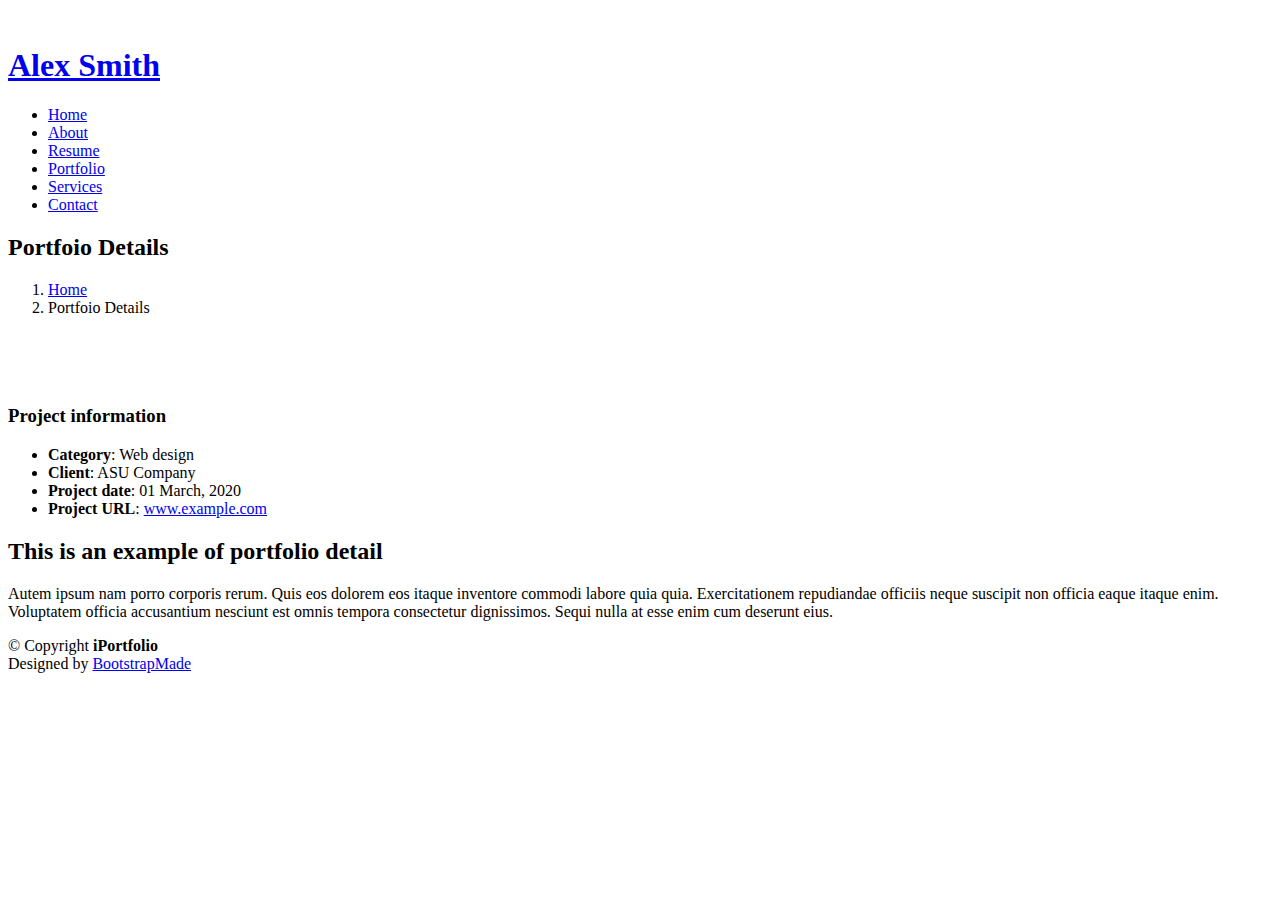
==== portfolio-details.html @ 6c1e8993 "Add files via upload" ====
<!DOCTYPE html>
<html lang="en">

<head>
  <meta charset="utf-8">
  <meta content="width=device-width, initial-scale=1.0" name="viewport">

  <title>Portfolio Details - iPortfolio Bootstrap Template</title>
  <meta content="" name="description">
  <meta content="" name="keywords">

  <!-- Favicons -->
  <link href="assets/img/favicon.png" rel="icon">
  <link href="assets/img/apple-touch-icon.png" rel="apple-touch-icon">

  <!-- Google Fonts -->
  <link href="https://fonts.googleapis.com/css?family=Open+Sans:300,300i,400,400i,600,600i,700,700i|Raleway:300,300i,400,400i,500,500i,600,600i,700,700i|Poppins:300,300i,400,400i,500,500i,600,600i,700,700i" rel="stylesheet">

  <!-- Vendor CSS Files -->
  <link href="assets/vendor/aos/aos.css" rel="stylesheet">
  <link href="assets/vendor/bootstrap/css/bootstrap.min.css" rel="stylesheet">
  <link href="assets/vendor/bootstrap-icons/bootstrap-icons.css" rel="stylesheet">
  <link href="assets/vendor/boxicons/css/boxicons.min.css" rel="stylesheet">
  <link href="assets/vendor/glightbox/css/glightbox.min.css" rel="stylesheet">
  <link href="assets/vendor/swiper/swiper-bundle.min.css" rel="stylesheet">

  <!-- Template Main CSS File -->
  <link href="assets/css/style.css" rel="stylesheet">

  <!-- =======================================================
  * Template Name: iPortfolio - v3.6.0
  * Template URL: https://bootstrapmade.com/iportfolio-bootstrap-portfolio-websites-template/
  * Author: BootstrapMade.com
  * License: https://bootstrapmade.com/license/
  ======================================================== -->
</head>

<body>

  <!-- ======= Mobile nav toggle button ======= -->
  <i class="bi bi-list mobile-nav-toggle d-xl-none"></i>

  <!-- ======= Header ======= -->
  <header id="header">
    <div class="d-flex flex-column">

      <div class="profile">
        <img src="assets/img/profile-img.jpg" alt="" class="img-fluid rounded-circle">
        <h1 class="text-light"><a href="index.html">Alex Smith</a></h1>
        <div class="social-links mt-3 text-center">
          <a href="#" class="twitter"><i class="bx bxl-twitter"></i></a>
          <a href="#" class="facebook"><i class="bx bxl-facebook"></i></a>
          <a href="#" class="instagram"><i class="bx bxl-instagram"></i></a>
          <a href="#" class="google-plus"><i class="bx bxl-skype"></i></a>
          <a href="#" class="linkedin"><i class="bx bxl-linkedin"></i></a>
        </div>
      </div>

      <nav id="navbar" class="nav-menu navbar">
        <ul>
          <li><a href="#hero" class="nav-link scrollto active"><i class="bx bx-home"></i> <span>Home</span></a></li>
          <li><a href="#about" class="nav-link scrollto"><i class="bx bx-user"></i> <span>About</span></a></li>
          <li><a href="#resume" class="nav-link scrollto"><i class="bx bx-file-blank"></i> <span>Resume</span></a></li>
          <li><a href="#portfolio" class="nav-link scrollto"><i class="bx bx-book-content"></i> <span>Portfolio</span></a></li>
          <li><a href="#services" class="nav-link scrollto"><i class="bx bx-server"></i> <span>Services</span></a></li>
          <li><a href="#contact" class="nav-link scrollto"><i class="bx bx-envelope"></i> <span>Contact</span></a></li>
        </ul>
      </nav><!-- .nav-menu -->
    </div>
  </header><!-- End Header -->

  <main id="main">

    <!-- ======= Breadcrumbs ======= -->
    <section id="breadcrumbs" class="breadcrumbs">
      <div class="container">

        <div class="d-flex justify-content-between align-items-center">
          <h2>Portfoio Details</h2>
          <ol>
            <li><a href="index.html">Home</a></li>
            <li>Portfoio Details</li>
          </ol>
        </div>

      </div>
    </section><!-- End Breadcrumbs -->

    <!-- ======= Portfolio Details Section ======= -->
    <section id="portfolio-details" class="portfolio-details">
      <div class="container">

        <div class="row gy-4">

          <div class="col-lg-8">
            <div class="portfolio-details-slider swiper">
              <div class="swiper-wrapper align-items-center">

                <div class="swiper-slide">
                  <img src="assets/img/portfolio/portfolio-details-1.jpg" alt="">
                </div>

                <div class="swiper-slide">
                  <img src="assets/img/portfolio/portfolio-details-2.jpg" alt="">
                </div>

                <div class="swiper-slide">
                  <img src="assets/img/portfolio/portfolio-details-3.jpg" alt="">
                </div>

              </div>
              <div class="swiper-pagination"></div>
            </div>
          </div>

          <div class="col-lg-4">
            <div class="portfolio-info">
              <h3>Project information</h3>
              <ul>
                <li><strong>Category</strong>: Web design</li>
                <li><strong>Client</strong>: ASU Company</li>
                <li><strong>Project date</strong>: 01 March, 2020</li>
                <li><strong>Project URL</strong>: <a href="#">www.example.com</a></li>
              </ul>
            </div>
            <div class="portfolio-description">
              <h2>This is an example of portfolio detail</h2>
              <p>
                Autem ipsum nam porro corporis rerum. Quis eos dolorem eos itaque inventore commodi labore quia quia. Exercitationem repudiandae officiis neque suscipit non officia eaque itaque enim. Voluptatem officia accusantium nesciunt est omnis tempora consectetur dignissimos. Sequi nulla at esse enim cum deserunt eius.
              </p>
            </div>
          </div>

        </div>

      </div>
    </section><!-- End Portfolio Details Section -->

  </main><!-- End #main -->

  <!-- ======= Footer ======= -->
  <footer id="footer">
    <div class="container">
      <div class="copyright">
        &copy; Copyright <strong><span>iPortfolio</span></strong>
      </div>
      <div class="credits">
        <!-- All the links in the footer should remain intact. -->
        <!-- You can delete the links only if you purchased the pro version. -->
        <!-- Licensing information: https://bootstrapmade.com/license/ -->
        <!-- Purchase the pro version with working PHP/AJAX contact form: https://bootstrapmade.com/iportfolio-bootstrap-portfolio-websites-template/ -->
        Designed by <a href="https://bootstrapmade.com/">BootstrapMade</a>
      </div>
    </div>
  </footer><!-- End  Footer -->

  <a href="#" class="back-to-top d-flex align-items-center justify-content-center"><i class="bi bi-arrow-up-short"></i></a>

  <!-- Vendor JS Files -->
  <script src="assets/vendor/aos/aos.js"></script>
  <script src="assets/vendor/bootstrap/js/bootstrap.bundle.min.js"></script>
  <script src="assets/vendor/glightbox/js/glightbox.min.js"></script>
  <script src="assets/vendor/isotope-layout/isotope.pkgd.min.js"></script>
  <script src="assets/vendor/php-email-form/validate.js"></script>
  <script src="assets/vendor/purecounter/purecounter.js"></script>
  <script src="assets/vendor/swiper/swiper-bundle.min.js"></script>
  <script src="assets/vendor/typed.js/typed.min.js"></script>
  <script src="assets/vendor/waypoints/noframework.waypoints.js"></script>

  <!-- Template Main JS File -->
  <script src="assets/js/main.js"></script>

</body>

</html>
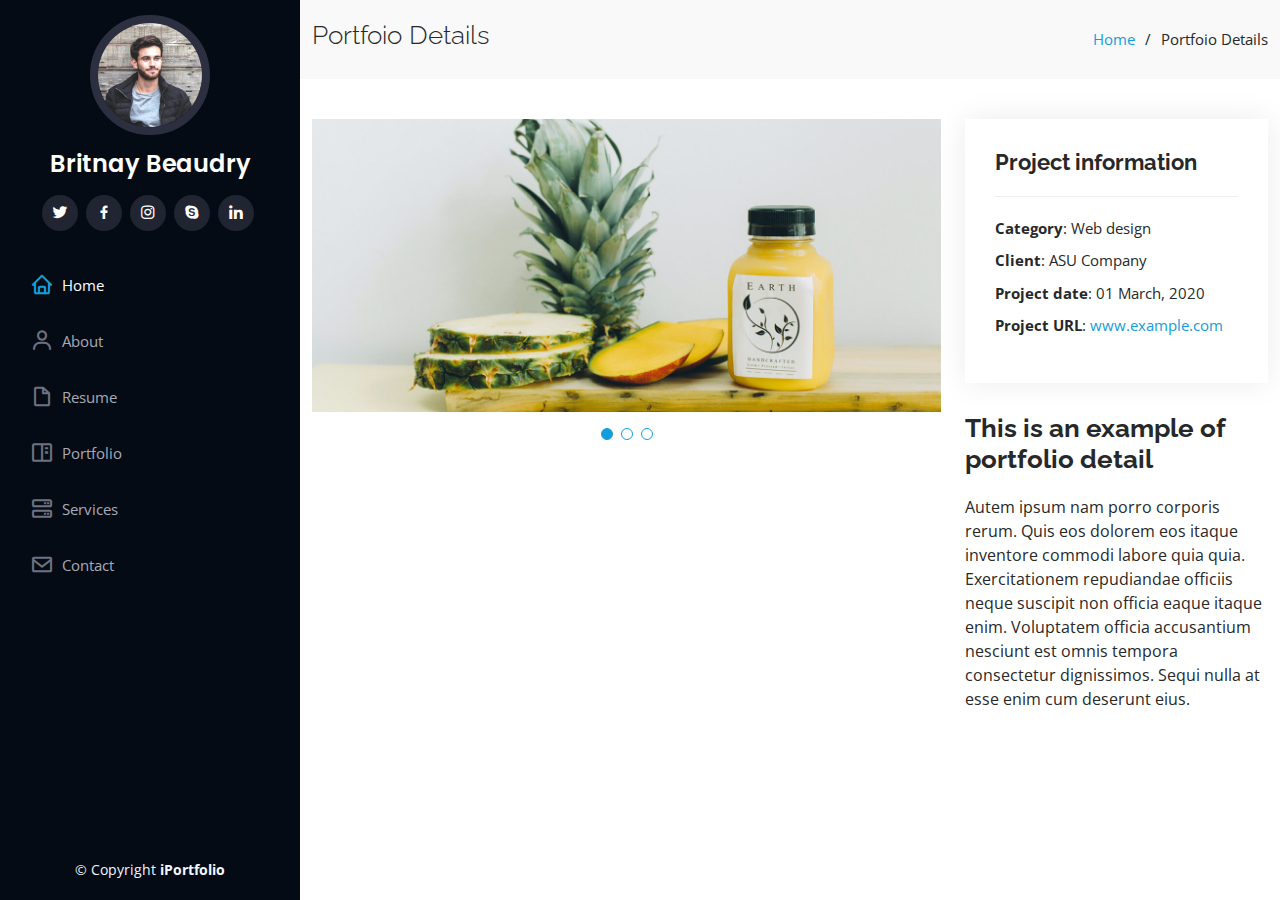
==== commit eb623315: "Update portfolio-details.html" ====
--- a/portfolio-details.html
+++ b/portfolio-details.html
@@ -46,7 +46,7 @@
 
       <div class="profile">
         <img src="assets/img/profile-img.jpg" alt="" class="img-fluid rounded-circle">
-        <h1 class="text-light"><a href="index.html">Alex Smith</a></h1>
+        <h1 class="text-light"><a href="index.html">Britnay Beaudry</a></h1>
         <div class="social-links mt-3 text-center">
           <a href="#" class="twitter"><i class="bx bxl-twitter"></i></a>
           <a href="#" class="facebook"><i class="bx bxl-facebook"></i></a>
@@ -149,7 +149,7 @@
         <!-- You can delete the links only if you purchased the pro version. -->
         <!-- Licensing information: https://bootstrapmade.com/license/ -->
         <!-- Purchase the pro version with working PHP/AJAX contact form: https://bootstrapmade.com/iportfolio-bootstrap-portfolio-websites-template/ -->
-        Designed by <a href="https://bootstrapmade.com/">BootstrapMade</a>
+        <!--Designed by <a href="https://bootstrapmade.com/">BootstrapMade</a> -->
       </div>
     </div>
   </footer><!-- End  Footer -->
@@ -172,4 +172,4 @@
 
 </body>
 
-</html>+</html>
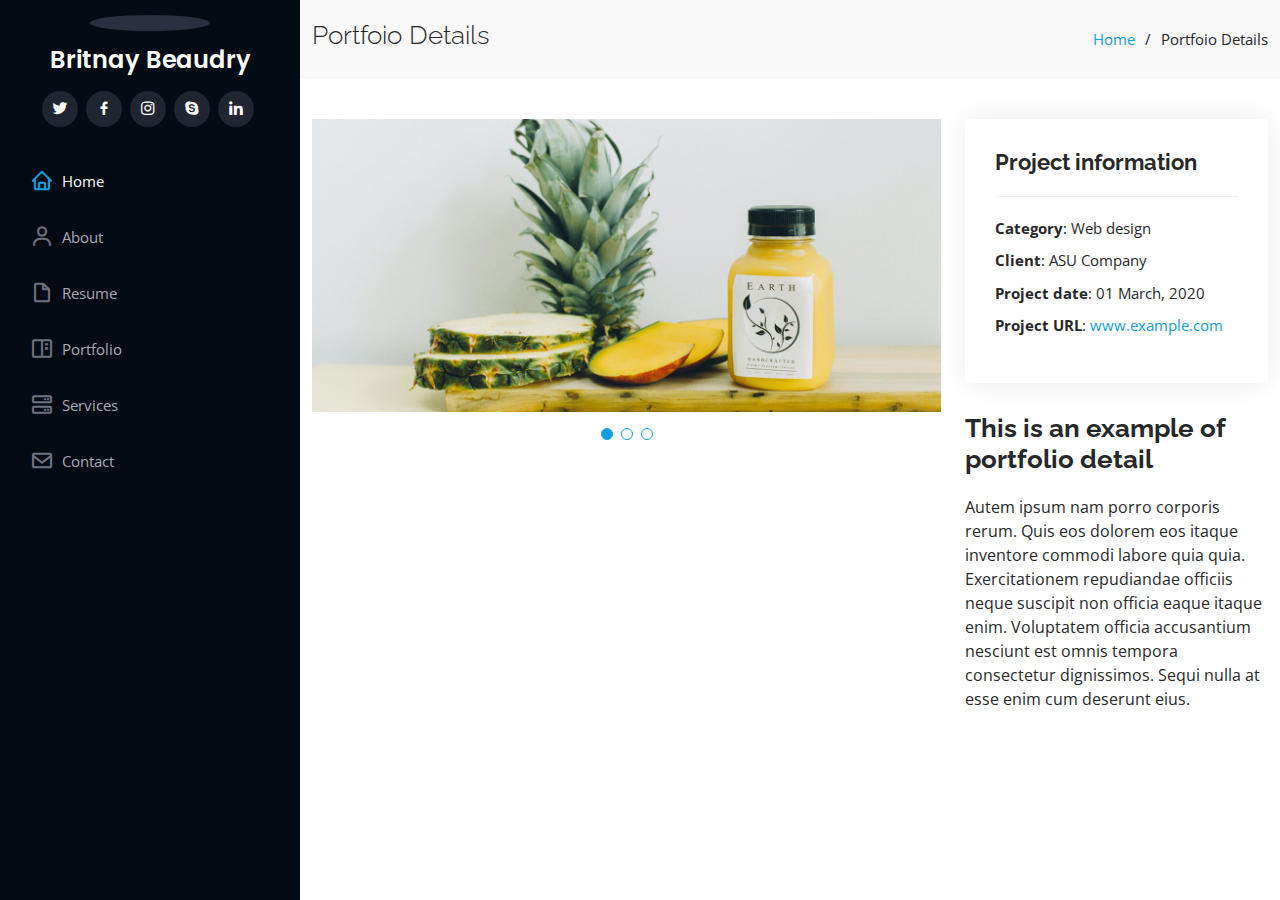
==== commit 1a66a7d0: "Update portfolio-details.html" ====
--- a/portfolio-details.html
+++ b/portfolio-details.html
@@ -138,22 +138,6 @@
 
   </main><!-- End #main -->
 
-  <!-- ======= Footer ======= -->
-  <footer id="footer">
-    <div class="container">
-      <div class="copyright">
-        &copy; Copyright <strong><span>iPortfolio</span></strong>
-      </div>
-      <div class="credits">
-        <!-- All the links in the footer should remain intact. -->
-        <!-- You can delete the links only if you purchased the pro version. -->
-        <!-- Licensing information: https://bootstrapmade.com/license/ -->
-        <!-- Purchase the pro version with working PHP/AJAX contact form: https://bootstrapmade.com/iportfolio-bootstrap-portfolio-websites-template/ -->
-        <!--Designed by <a href="https://bootstrapmade.com/">BootstrapMade</a> -->
-      </div>
-    </div>
-  </footer><!-- End  Footer -->
-
   <a href="#" class="back-to-top d-flex align-items-center justify-content-center"><i class="bi bi-arrow-up-short"></i></a>
 
   <!-- Vendor JS Files -->
